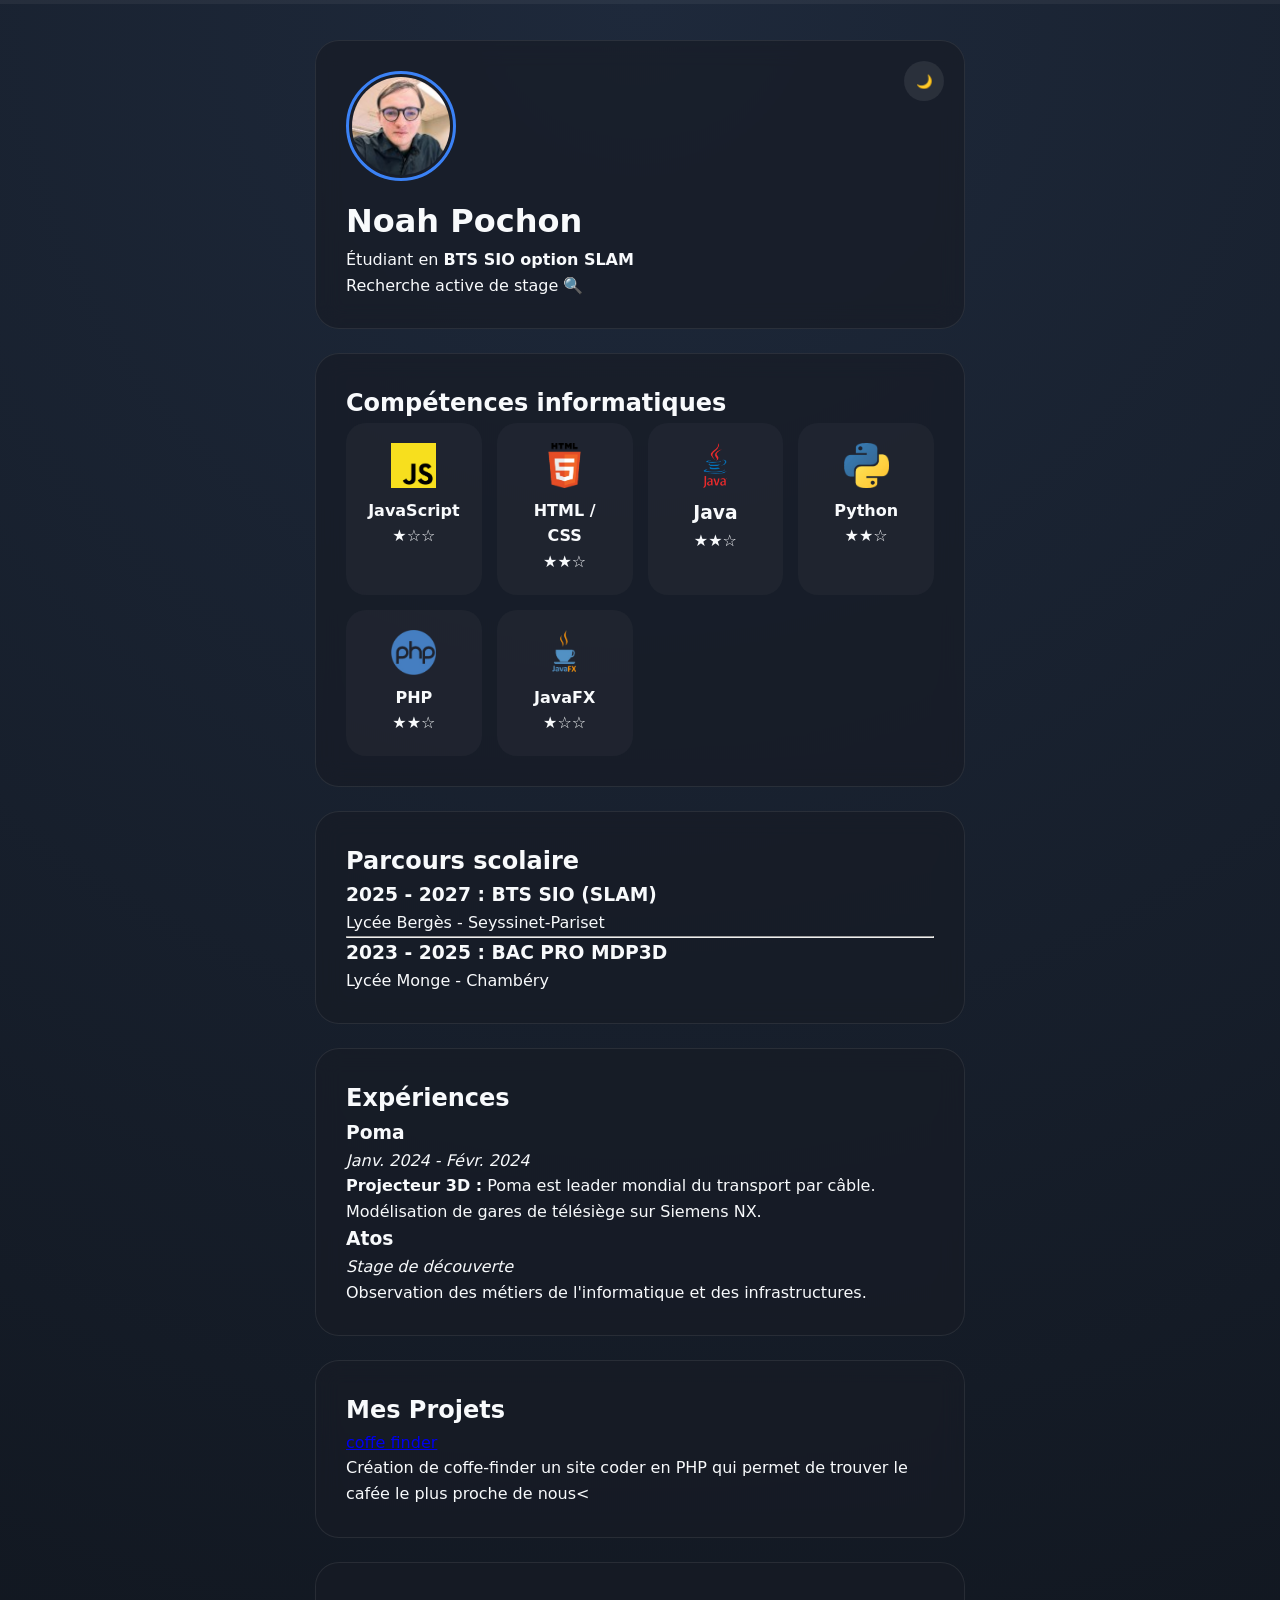
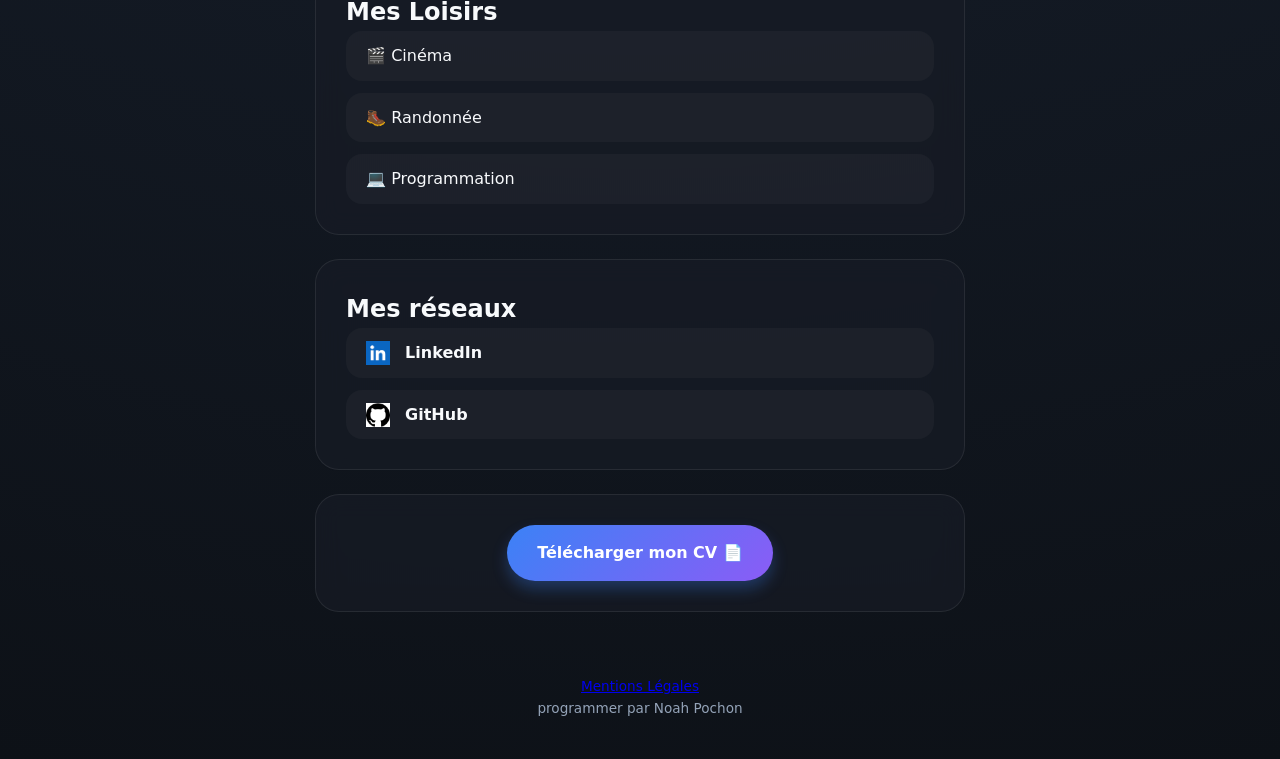
==== index.html @ e4ab3e62 "Update index.html" ====
<!DOCTYPE html>
<html lang="fr">
<head>
    <meta charset="UTF-8">
    <meta name="viewport" content="width=device-width, initial-scale=1.0">
    <link rel="stylesheet" href="style.css">
    <title>Portfolio | Noah Pochon</title>
    <meta name="google-site-verification" content="c1JMF2Bo829mjSYU2L7_zOgfCGi4dJNVnwN2SMyPHmQ" />
    <script defer src="https://cloud.umami.is/script.js" data-website-id="e8ef386d-e405-4014-9544-eaad489e0c6c"></script>
    <meta name="msvalidate.01" content="2F07A1D22140D45F53056520637B5877" />
</head>
<body>

    <div id="progress-container">
        <div id="progress-bar"></div>
    </div>

    <header id="card-intro" class="card">
        <img id="pp" src="src/Logo/me.jpg" alt="Photo de Noah Pochon">
        <h1>Noah Pochon</h1>
        <p>Étudiant en <strong>BTS SIO option SLAM</strong></p>
        <p>Recherche active de stage 🔍</p>
        <button id="theme-toggle" class="theme-btn">
            <span id="theme-icon">🌙</span>
        </button>
    </header>

    <main>
        <section id="card-skills" class="card">
            <h2>Compétences informatiques</h2>

            <div class="tech-container">

                <article class="tech-box">
                    <img src="src/Logo/js.png" alt="JavaScript">
                    <p><strong>JavaScript</strong></p>
                    <p class="stars">★☆☆</p>
                </article>

                <article class="tech-box">
                    <img src="src/Logo/html.png" alt="HTML">
                    <p><strong>HTML / CSS</strong></p>
                    <p class="stars">★★☆</p>
                </article>
                <article class="tech-box">
                    <img src="src/Logo/java.png" alt="Java">
                    <h3>Java</h3>
                    <p class="stars">★★☆</p>
                </article>
                <article class="tech-box">
                    <img src="src/Logo/python.png" alt="Python">
                    <p><strong>Python</strong></p>
                    <p class="stars">★★☆</p>
                </article>
                <article class="tech-box">
                    <img src="src/Logo/php.png"alt="PHP">
                    <p><strong>PHP</strong></p>
                    <p class="stars">★★☆</p>
                </article>
                <article class="tech-box">
                    <img src="src/Logo/javafx.png" alt="JavaFX">
                    <p><strong>JavaFX</strong></p>
                    <p class="stars">★☆☆</p>
                </article>
            </div>
        </section>

        <section id="card-education" class="card">
            <h2>Parcours scolaire</h2>
            <div class="timeline">
                <article>
                    <h3>2025 - 2027 : BTS SIO (SLAM)</h3>
                    <p>Lycée Bergès - Seyssinet-Pariset</p>
                    
                </article>
                <hr>
                <article>
                    <h3>2023 - 2025 : BAC PRO MDP3D</h3>
                    <p>Lycée Monge - Chambéry</p>
                </article>
            </div>
        </section>

        <section id="card-experience" class="card">
            <h2>Expériences</h2>
            <div class="exp-list">
                <article>
                    <h3>Poma</h3>
                    <p><em>Janv. 2024 - Févr. 2024</em></p>
                    <p><strong>Projecteur 3D :</strong> Poma est leader mondial du transport par câble. Modélisation de gares de télésiège sur Siemens NX.</p>
                </article>
                <article>
                    <h3>Atos</h3>
                    <p><em>Stage de découverte</em></p>
                    <p>Observation des métiers de l'informatique et des infrastructures.</p>
                </article>
            </div>
        </section>

        <section id="card-projects" class="card">
            <h2>Mes Projets</h2>
            <div class="projects">
                
                <article>
              <div >  <a href="coffe-finder.alwaysdata.net/">coffe finder</a> <p>Création de coffe-finder un site coder en PHP qui permet de trouver le cafée le plus proche de nous<</p> </div>
                </article>
            </div>
        </section>

        <section id="card-hobbies" class="card">
            <h2>Mes Loisirs</h2>
            <div class="hobby-list">
                <span>🎬 Cinéma</span>
                <span>🥾 Randonnée</span>
                <span>💻 Programmation</span>
            </div>
        </section>

        <section id="card-social" class="card">
            <h2>Mes réseaux</h2>
            <div class="hobby-list">
                <span><img src="src/Logo/liketind.png" alt=""><a href="https://www.linkedin.com/in/noah-pochon/">LinkedIn</a></span>
                <span><img src="src/Logo/github.png" alt=""><a href="https://github.com/noahpochon">GitHub</a></span>
            </div>
        </section>

        <section id="card-cv" class="card">
            <div class="cv">
                <a href="cv.pdf" 
                   download="CV_Noah_Pochon.pdf" 
                   class="btn-download"
                   data-umami-event="Download CV">
                    Télécharger mon CV 📄
                </a>
            </div>
        </section>
    </main>

    <footer>
        <a data-umami-event="MentionsLegals" href="MentionsLegals.html">Mentions Légales</a>
        <p> programmer par Noah Pochon  </p>
    </footer>

    <script>
        // --- Gestion du Thème ---
        const toggleBtn = document.getElementById('theme-toggle');
        const themeIcon = document.getElementById('theme-icon');
        
        if (localStorage.getItem('theme') === 'light') {
            document.documentElement.setAttribute('data-theme', 'light');
            themeIcon.textContent = '☀️';
        }

        toggleBtn.addEventListener('click', () => {
            let theme = document.documentElement.getAttribute('data-theme');
            if (theme === 'light') {
                document.documentElement.removeAttribute('data-theme');
                themeIcon.textContent = '🌙';
                localStorage.setItem('theme', 'dark');
            } else {
                document.documentElement.setAttribute('data-theme', 'light');
                themeIcon.textContent = '☀️';
                localStorage.setItem('theme', 'light');
            }
        });

        // --- Gestion de la Barre de Progression ---
        window.onscroll = function() {
            const winScroll = document.body.scrollTop || document.documentElement.scrollTop;
            const height = document.documentElement.scrollHeight - document.documentElement.clientHeight;
            const scrolled = (winScroll / height) * 100;
            document.getElementById("progress-bar").style.width = scrolled + "%";
        };
    </script>
</body>
</html>
---- style.css ----
/* --- Variables & Thèmes --- */
:root {
    --bg: #0d1117;
    --card-bg: rgba(23, 28, 38, 0.7);
    --glass-border: rgba(255, 255, 255, 0.08);
    --accent: #3b82f6;
    --accent-gradient: linear-gradient(135deg, #3b82f6 0%, #8b5cf6 100%);
    --text: #f8fafc;
    --text-muted: #94a3b8;
    --star-color: #fbbf24;
}

[data-theme="light"] {
    --bg: #f1f5f9;
    --card-bg: rgba(255, 255, 255, 0.8);
    --text: #1e293b;
    --accent: #2563eb;
    --glass-border: rgba(0, 0, 0, 0.1);
    --text-muted: #64748b;
}

/* --- Reset & Base --- */
* {
    box-sizing: border-box;
    margin: 0;
    padding: 0;
}

body {
    background: var(--bg);
    background-image: radial-gradient(circle at 50% 0%, #1e293b 0%, #0d1117 100%);
    font-family: 'Inter', system-ui, sans-serif;
    color: var(--text);
    display: flex;
    flex-direction: column;
    align-items: center;
    padding: 40px 20px;
    line-height: 1.6;
}

/* --- Barre de Progression --- */
#progress-container {
    position: fixed;
    top: 0;
    left: 0;
    width: 100%;
    height: 4px;
    background: rgba(255, 255, 255, 0.05);
    z-index: 10000;
}

#progress-bar {
    height: 100%;
    width: 0%;
    background: var(--accent-gradient);
    transition: width 0.1s ease-out;
}

/* --- Cartes (Glassmorphism) --- */
.card {
    background: var(--card-bg);
    backdrop-filter: blur(12px);
    -webkit-backdrop-filter: blur(12px);
    border: 1px solid var(--glass-border);
    border-radius: 24px;
    padding: 30px;
    margin-bottom: 24px;
    width: 100%;
    max-width: 650px;
    transition: transform 0.3s ease, border-color 0.3s ease;
}

.card:hover {
    transform: translateY(-4px);
    border-color: rgba(59, 130, 246, 0.4);
}

/* --- Header (Intro) --- */
#card-intro {
    text-align: left;
    display: flex;
    flex-direction: column;
    align-items: flex-start;
    position: relative;
}

#pp {
    width: 110px;
    height: 110px;
    border-radius: 50%;
    border: 3px solid var(--accent);
    padding: 3px;
    object-fit: cover;
    margin-bottom: 15px;
    transition: transform 0.3s cubic-bezier(0.4, 0, 0.2, 1);
}

/* --- Bouton Thème --- */
.theme-btn {
    position: absolute;
    top: 20px;
    right: 20px;
    background: var(--glass-border);
    border: none;
    width: 40px;
    height: 40px;
    border-radius: 50%;
    cursor: pointer;
    display: grid;
    place-items: center;
    transition: transform 0.3s cubic-bezier(0.4, 0, 0.2, 1);
}

/* --- Section Compétences --- */
.tech-container {
    display: grid;
    grid-template-columns: repeat(auto-fit, minmax(130px, 1fr));
    gap: 15px;
}

.tech-box {
    background: rgba(255, 255, 255, 0.03);
    padding: 20px;
    border-radius: 20px;
    display: flex;
    flex-direction: column;
    align-items: center;
    text-align: center;
    transition: background 0.3s ease;
}

.tech-box img {
    width: 45px;
    height: 45px;
    object-fit: contain;
    margin-bottom: 10px;
    transition: transform 0.3s cubic-bezier(0.4, 0, 0.2, 1);
}

/* --- Réseaux Sociaux --- */
.hobby-list {
    display: flex;
    flex-direction: column;
    gap: 12px;
}

.hobby-list span {
    display: flex;
    align-items: center;
    gap: 15px;
    background: rgba(255, 255, 255, 0.03);
    padding: 12px 20px;
    border-radius: 16px;
    transition: 0.3s ease;
}

.hobby-list img {
    width: 24px;
    height: 24px;
    object-fit: contain;
    transition: transform 0.3s cubic-bezier(0.4, 0, 0.2, 1);
}

.hobby-list a {
    color: var(--text);
    text-decoration: none;
    font-weight: 600;
}

/* --- ANIMATIONS DE ZOOM (La correction est ici) --- */

/* Zoom sur la photo de profil au survol */
#pp:hover {
    transform: scale(1.1);
}

/* Zoom sur le bouton thème au survol */
.theme-btn:hover {
    transform: scale(1.2) rotate(15deg);
}

/* Zoom sur les logos de compétences quand on survole la boîte */
.tech-box:hover img {
    transform: scale(1.2);
}

/* Zoom sur les logos réseaux sociaux quand on survole la ligne */
.hobby-list span:hover img {
    transform: scale(1.3);
}

/* --- Bouton CV --- */
.cv { display: flex; justify-content: center; }

.btn-download {
    background: var(--accent-gradient);
    color: white;
    padding: 15px 30px;
    border-radius: 50px;
    text-decoration: none;
    font-weight: 700;
    box-shadow: 0 8px 15px rgba(59, 130, 246, 0.3);
    transition: 0.3s;
}

.btn-download:hover {
    transform: scale(1.05);
}

/* --- Footer --- */
footer {
    margin-top: 40px;
    color: var(--text-muted);
    font-size: 0.85rem;
    text-align: center;
}
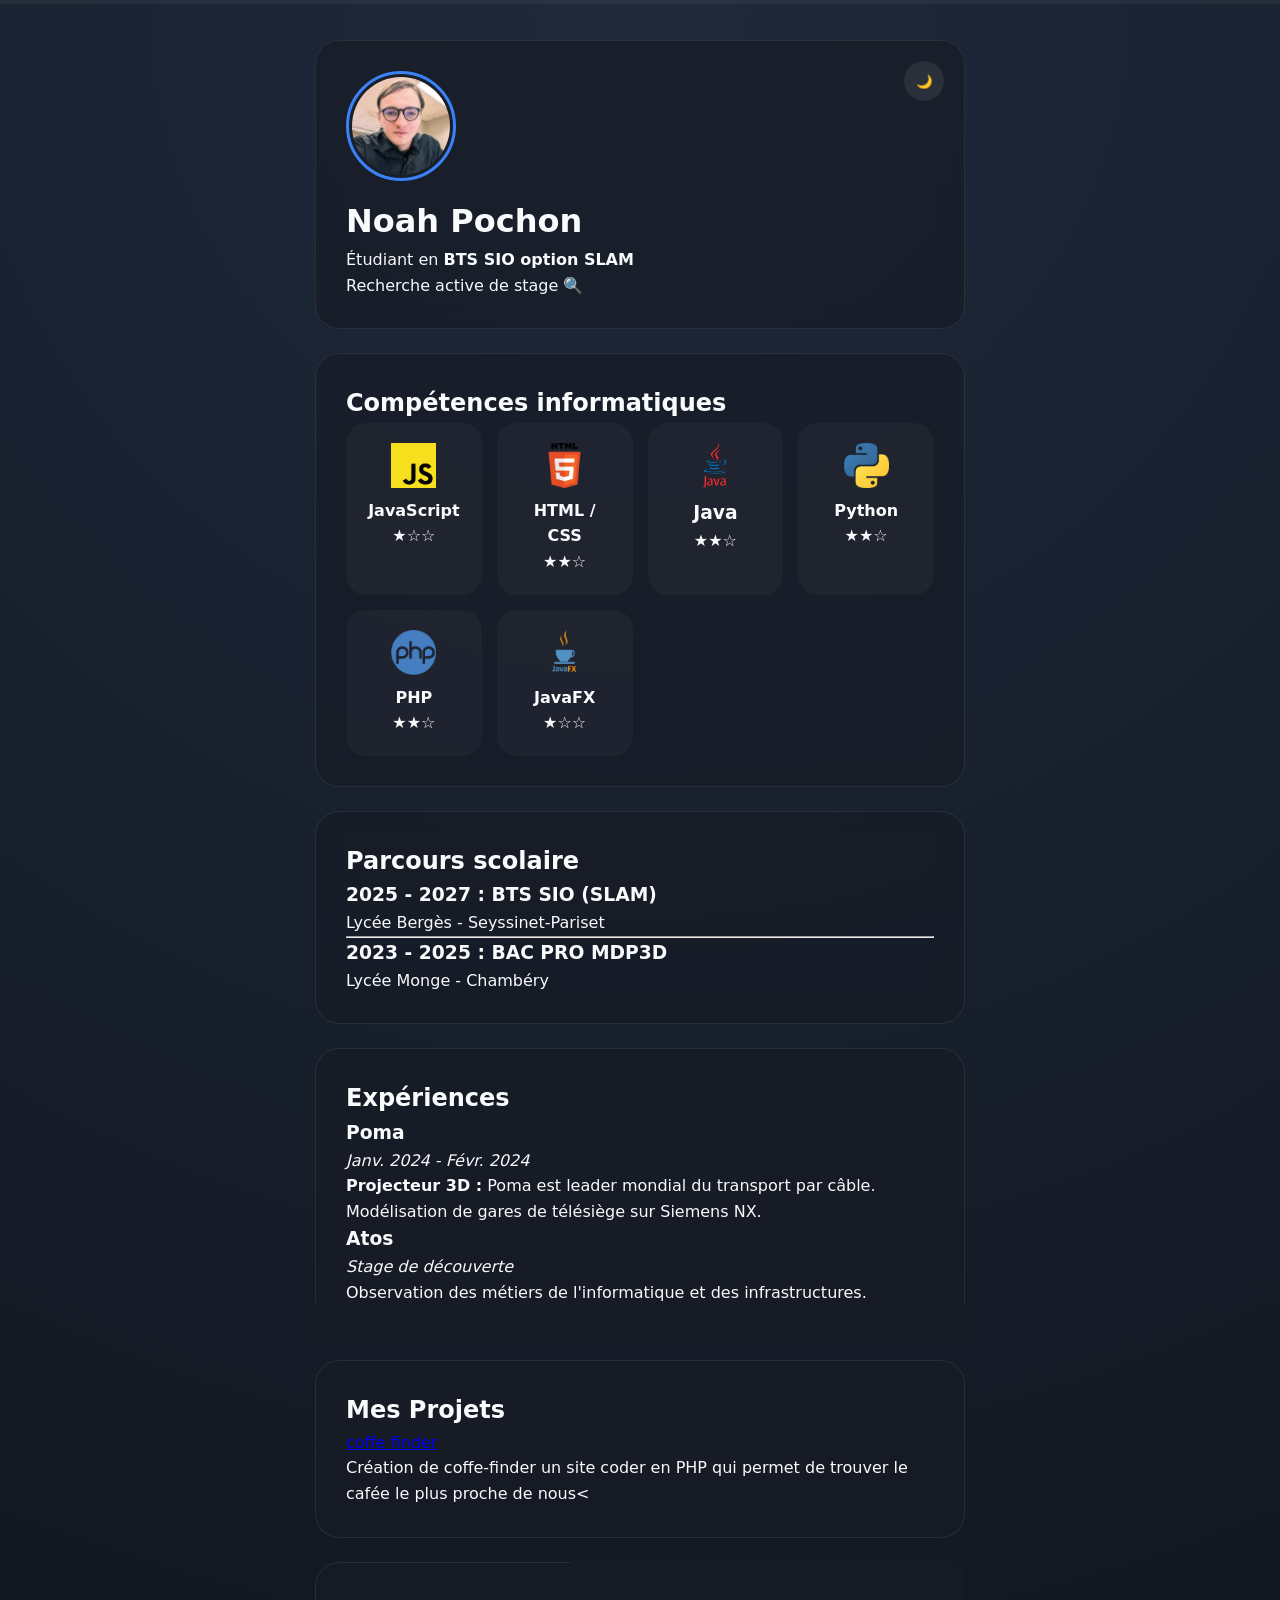
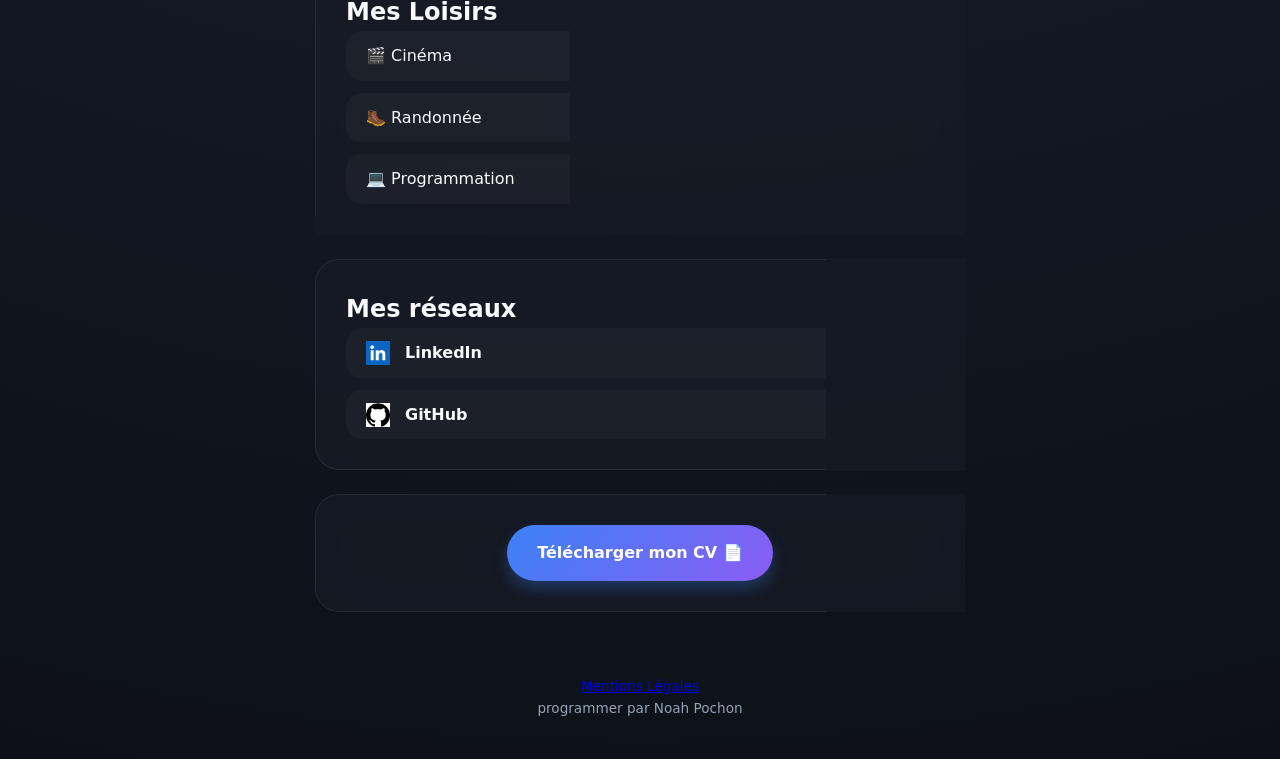
==== commit 76e99d88: "Fix HTML encoding issues in index.html" ====
--- a/index.html
+++ b/index.html
@@ -102,7 +102,7 @@
             <div class="projects">
                 
                 <article>
-              <div >  <a href="coffe-finder.alwaysdata.net/">coffe finder</a> <p>Création de coffe-finder un site coder en PHP qui permet de trouver le cafée le plus proche de nous<</p> </div>
+              <div >  <a href="https://coffe-finder.alwaysdata.net//">coffe finder</a> <p>Création de coffe-finder un site coder en PHP qui permet de trouver le cafée le plus proche de nous<</p> </div>
                 </article>
             </div>
         </section>
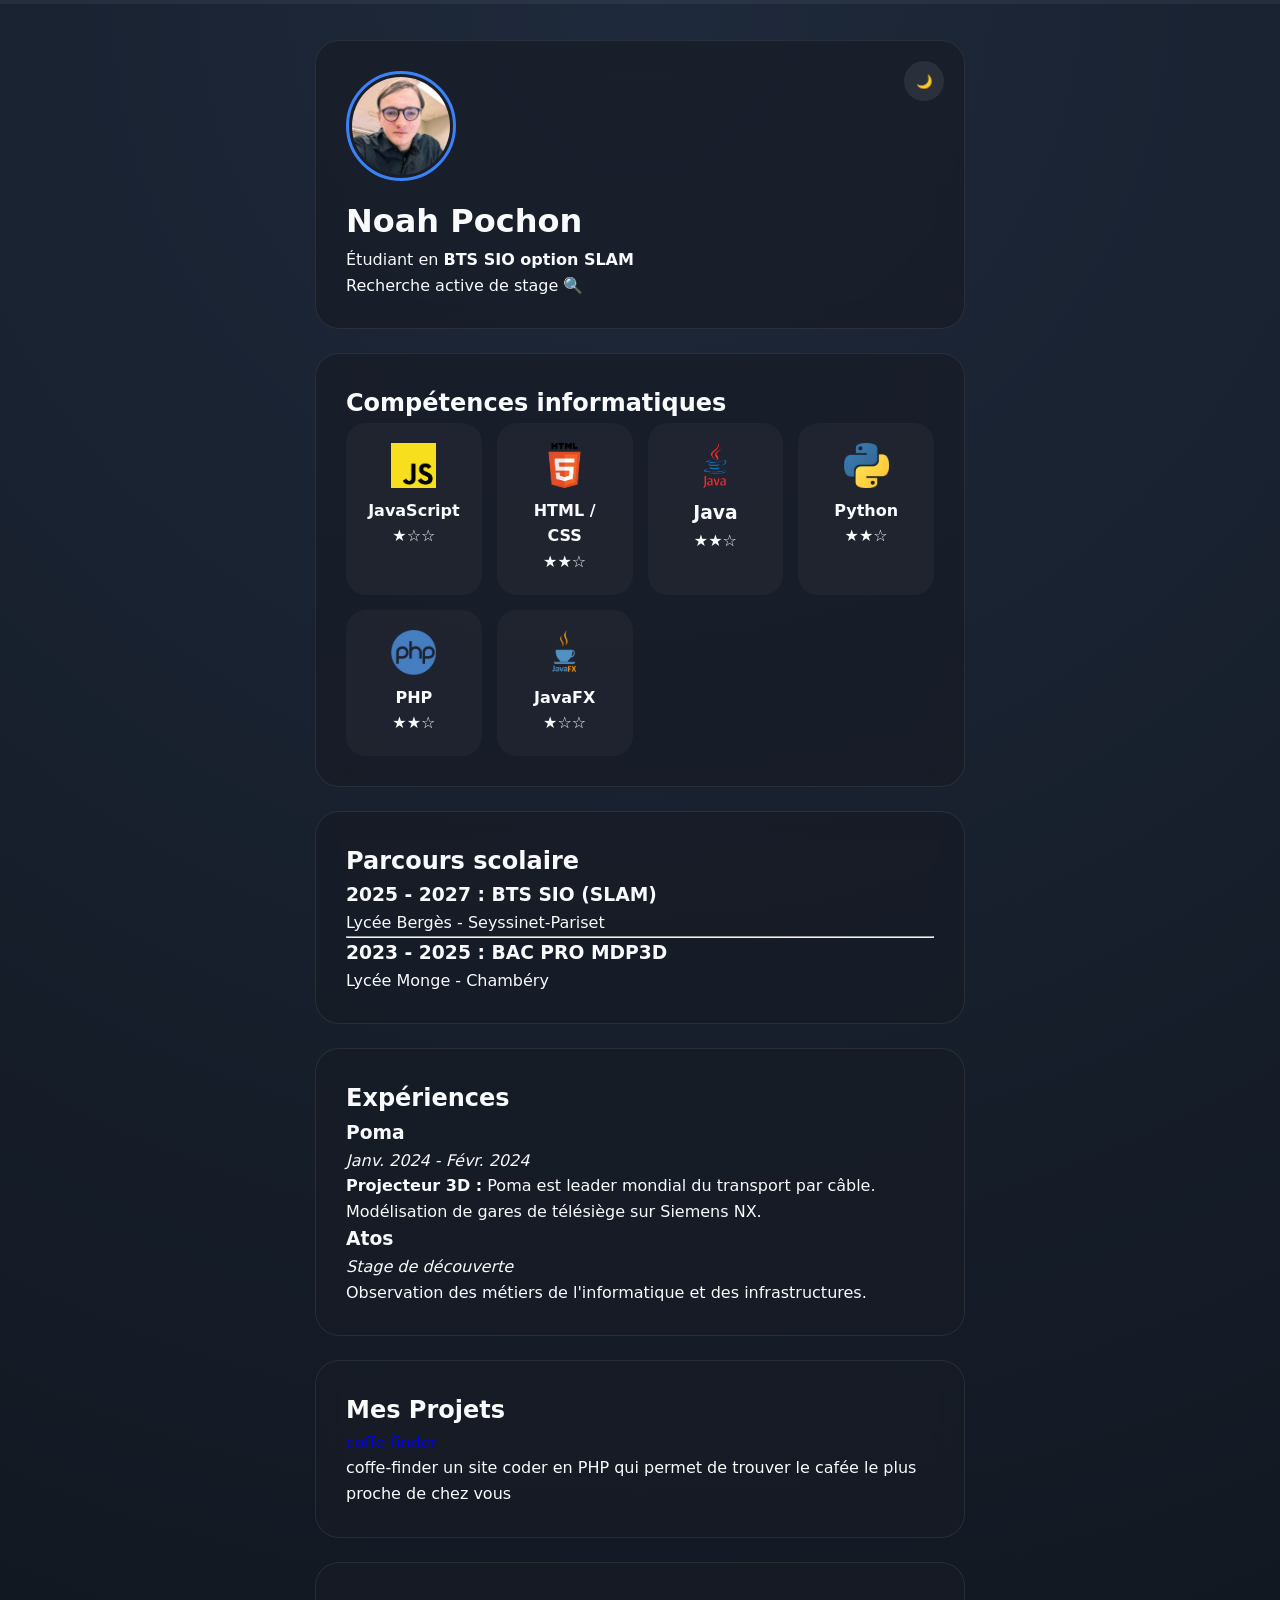
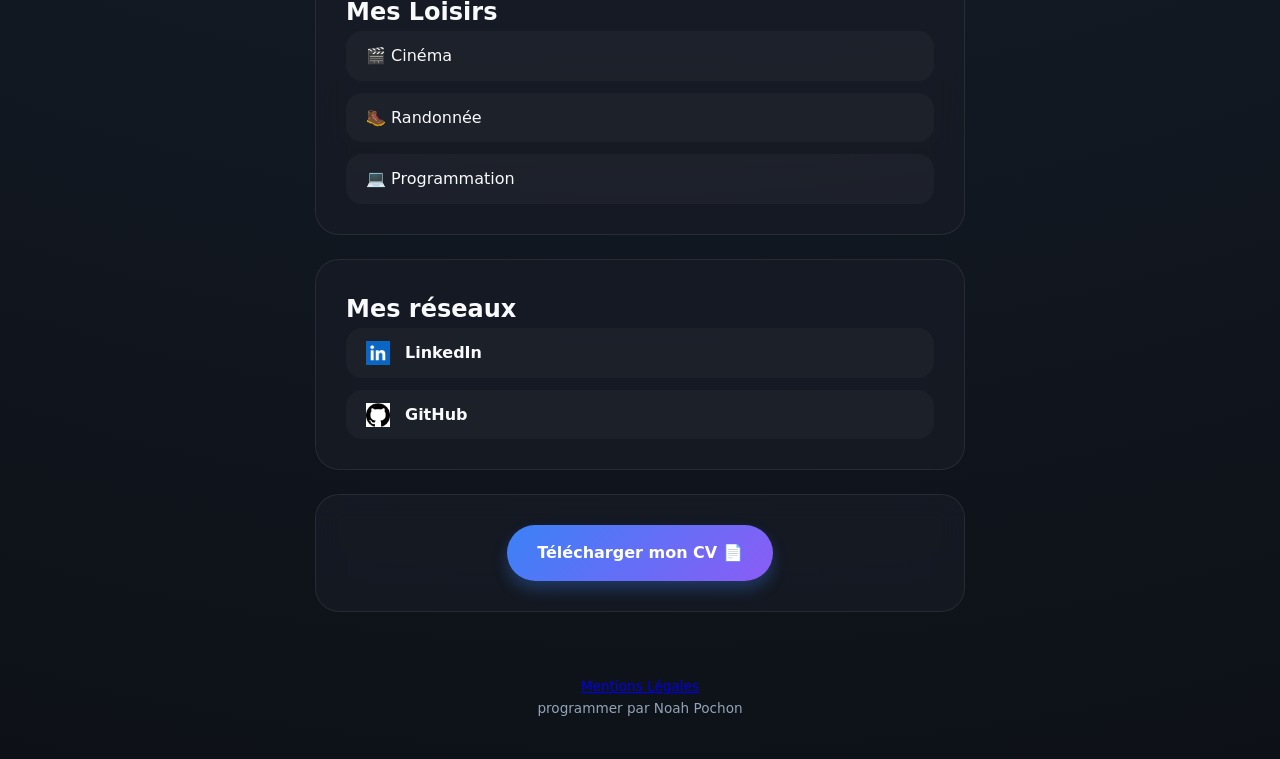
==== commit a1db3f2d: "Fix HTML encoding issues in index.html" ====
--- a/index.html
+++ b/index.html
@@ -102,7 +102,7 @@
             <div class="projects">
                 
                 <article>
-              <div >  <a href="https://coffe-finder.alwaysdata.net//">coffe finder</a> <p>Création de coffe-finder un site coder en PHP qui permet de trouver le cafée le plus proche de nous<</p> </div>
+              <div >  <a href="https://coffe-finder.alwaysdata.net//">coffe finder</a> <p> coffe-finder un site coder en PHP qui permet de trouver le cafée le plus proche de chez vous</p> </div>
                 </article>
             </div>
         </section>
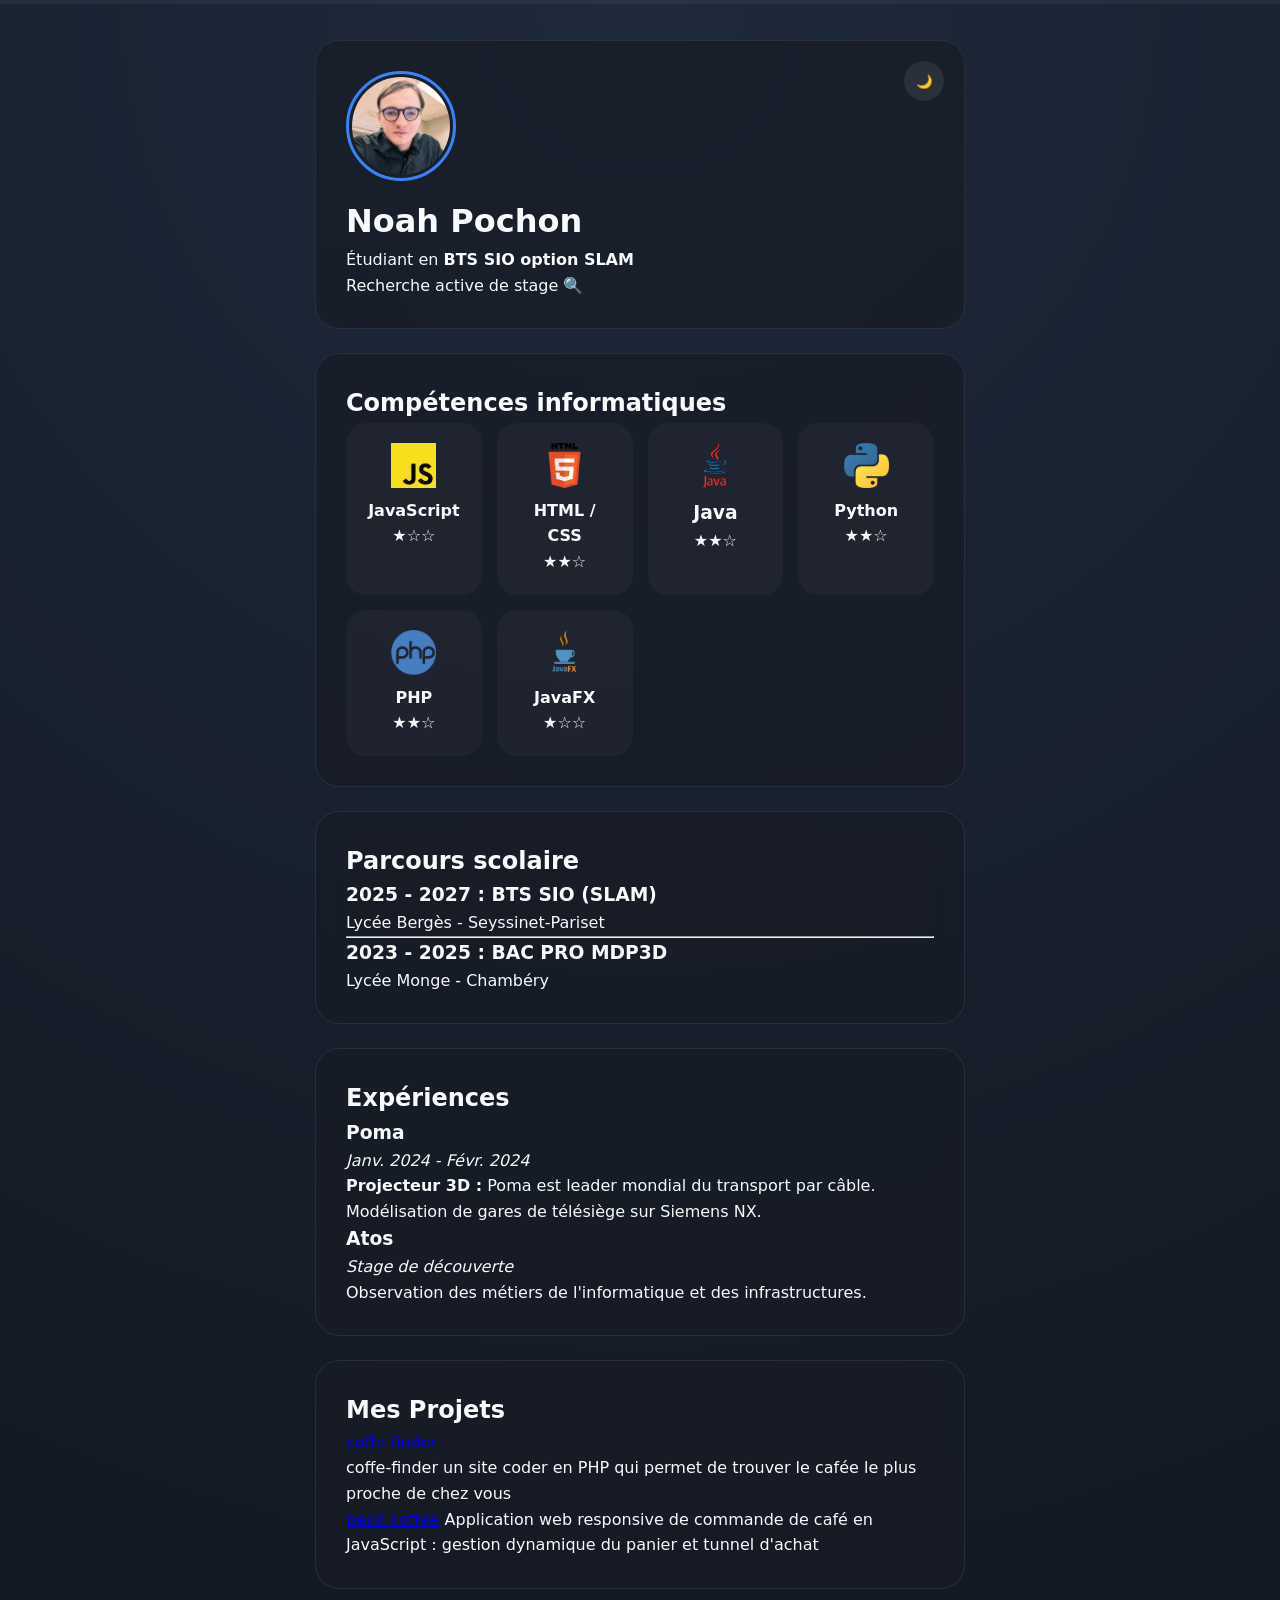
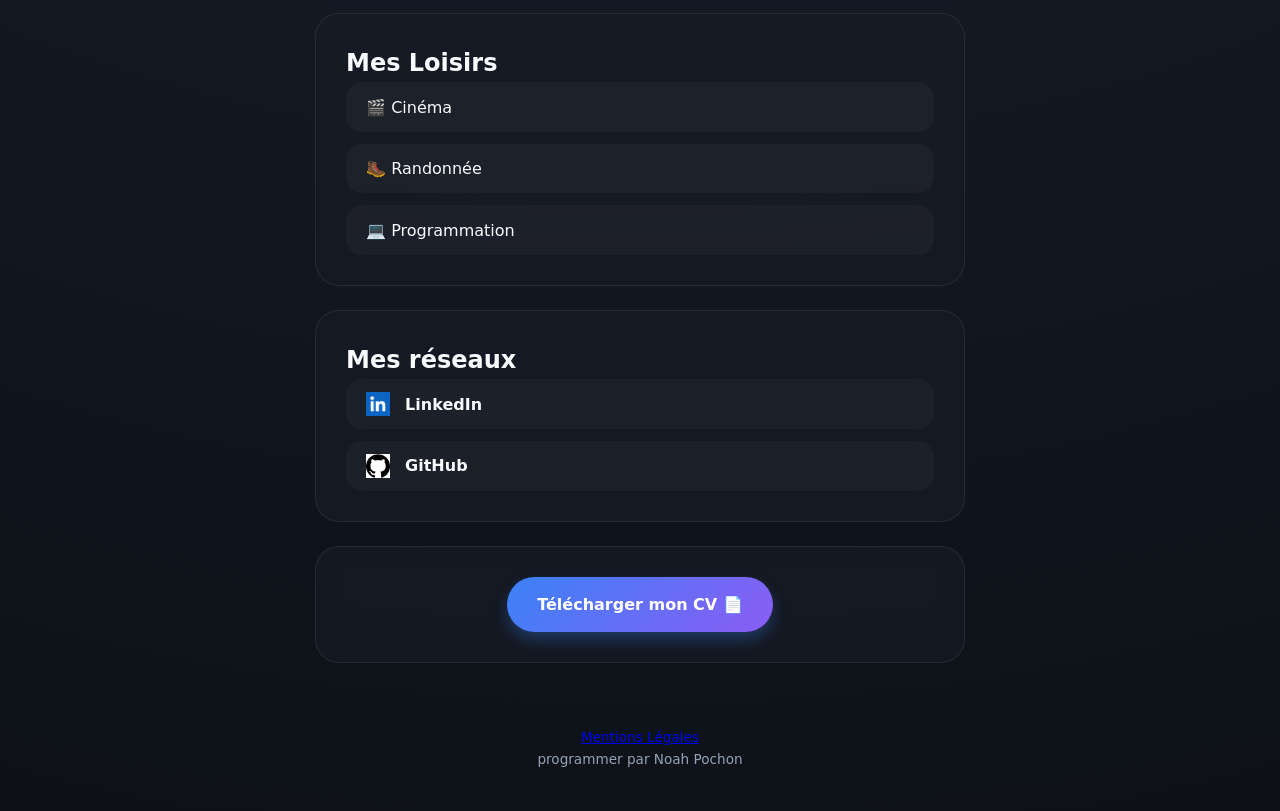
==== commit 6c4d89a3: "add peak coffe" ====
--- a/index.html
+++ b/index.html
@@ -103,6 +103,7 @@
                 
                 <article>
               <div >  <a href="https://coffe-finder.alwaysdata.net//">coffe finder</a> <p> coffe-finder un site coder en PHP qui permet de trouver le cafée le plus proche de chez vous</p> </div>
+                <div> <a href="https://noahpochon.github.io/peak-coffee/">peak coffee</a> Application web responsive de commande de café en JavaScript : gestion dynamique du panier et tunnel d'achat <div>
                 </article>
             </div>
         </section>
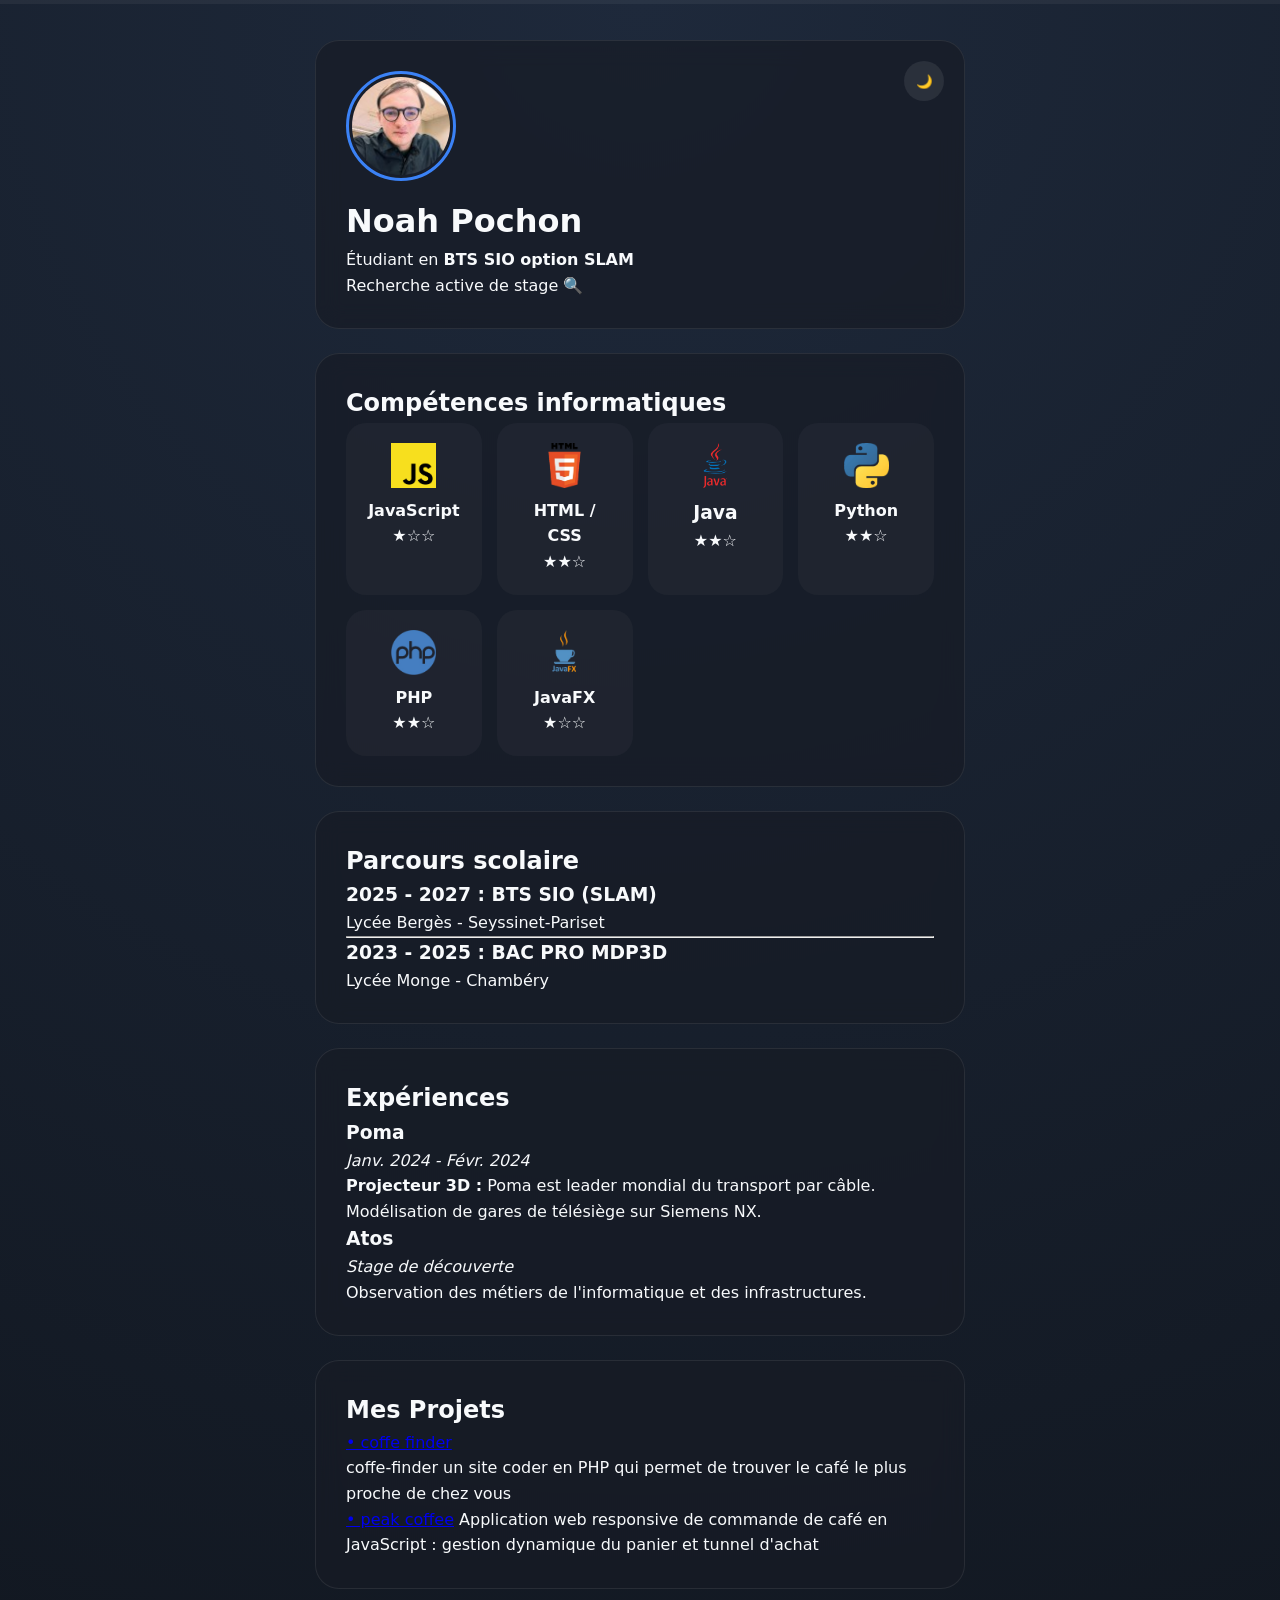
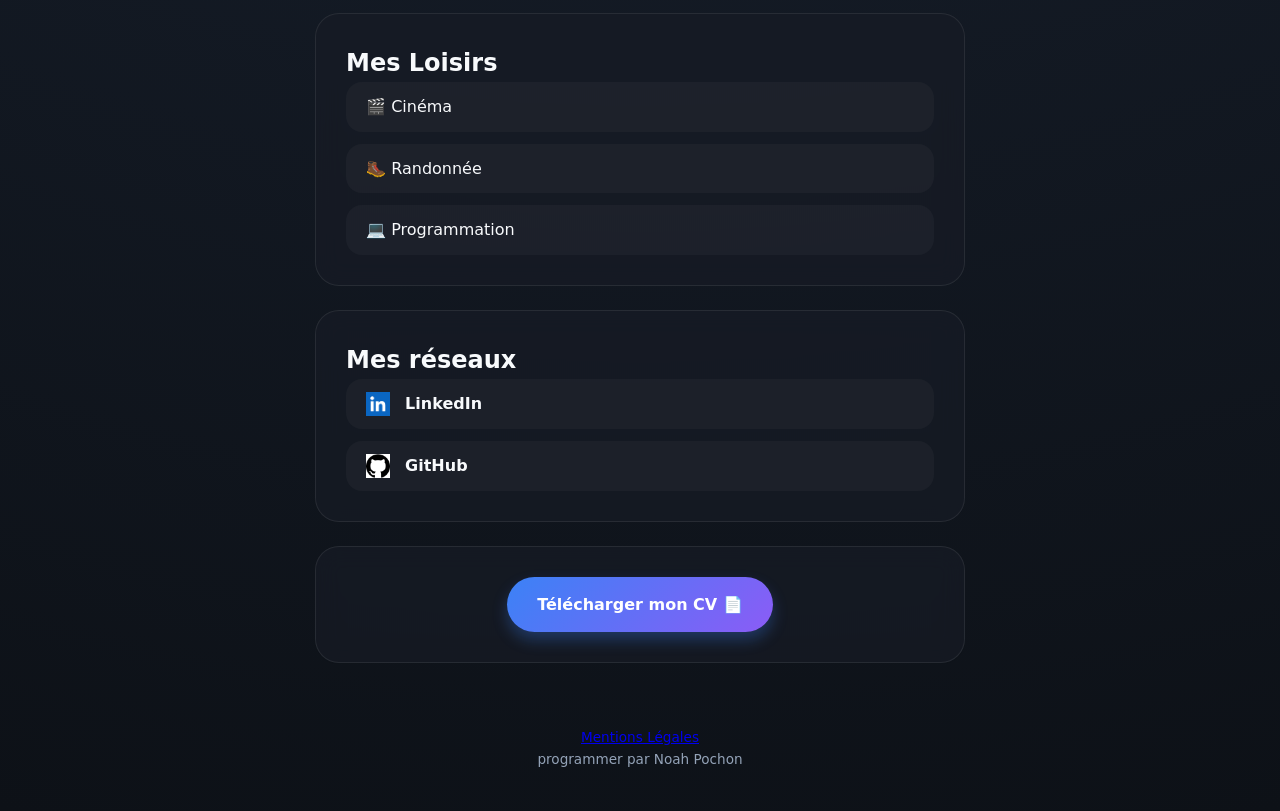
==== commit 3f2ba367: "Fix HTML encoding issues in index.html" ====
--- a/index.html
+++ b/index.html
@@ -102,8 +102,8 @@
             <div class="projects">
                 
                 <article>
-              <div >  <a href="https://coffe-finder.alwaysdata.net//">coffe finder</a> <p> coffe-finder un site coder en PHP qui permet de trouver le cafée le plus proche de chez vous</p> </div>
-                <div> <a href="https://noahpochon.github.io/peak-coffee/">peak coffee</a> Application web responsive de commande de café en JavaScript : gestion dynamique du panier et tunnel d'achat <div>
+              <div >  <a href="https://coffe-finder.alwaysdata.net//"> • coffe finder</a> <p> coffe-finder un site coder en PHP qui permet de trouver le café le plus proche de chez vous</p> </div>
+                <div> <a href="https://noahpochon.github.io/peak-coffee/"> • peak coffee</a> Application web responsive de commande de café en JavaScript : gestion dynamique du panier et tunnel d'achat <div>
                 </article>
             </div>
         </section>
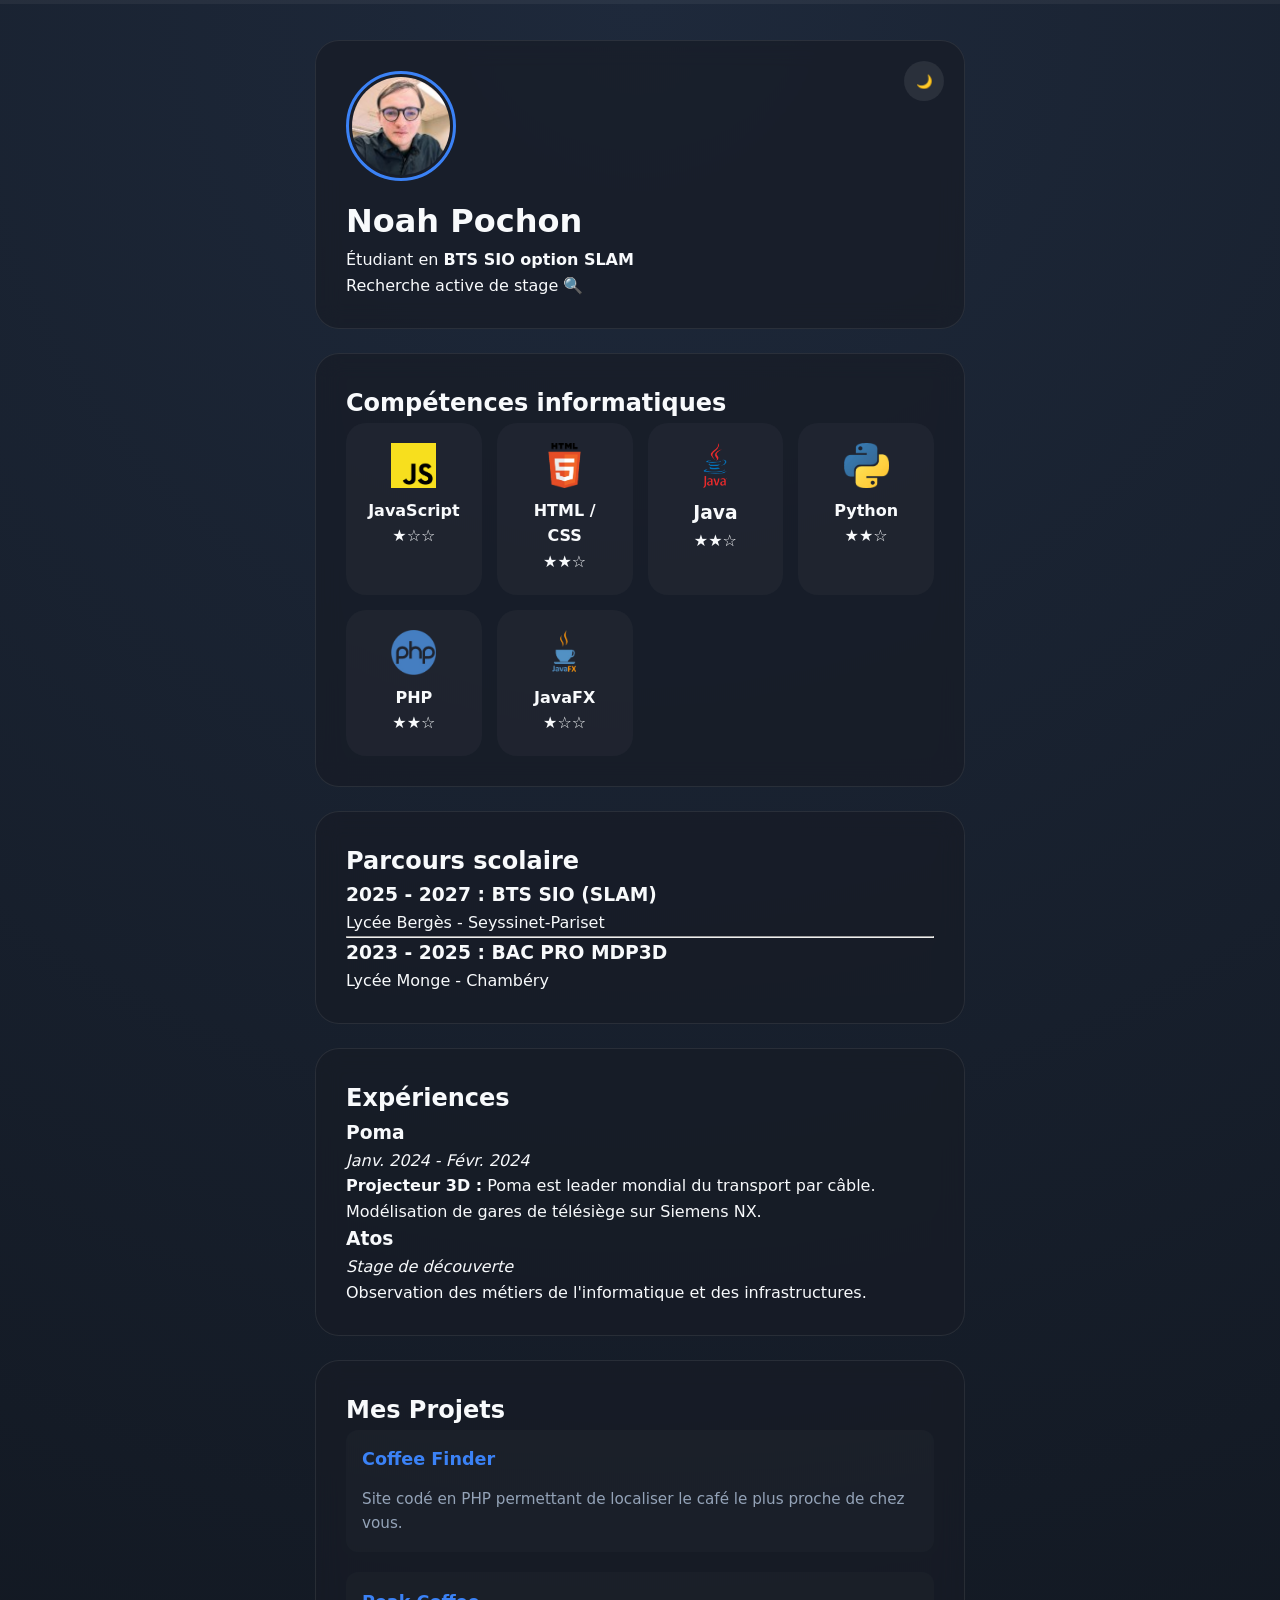
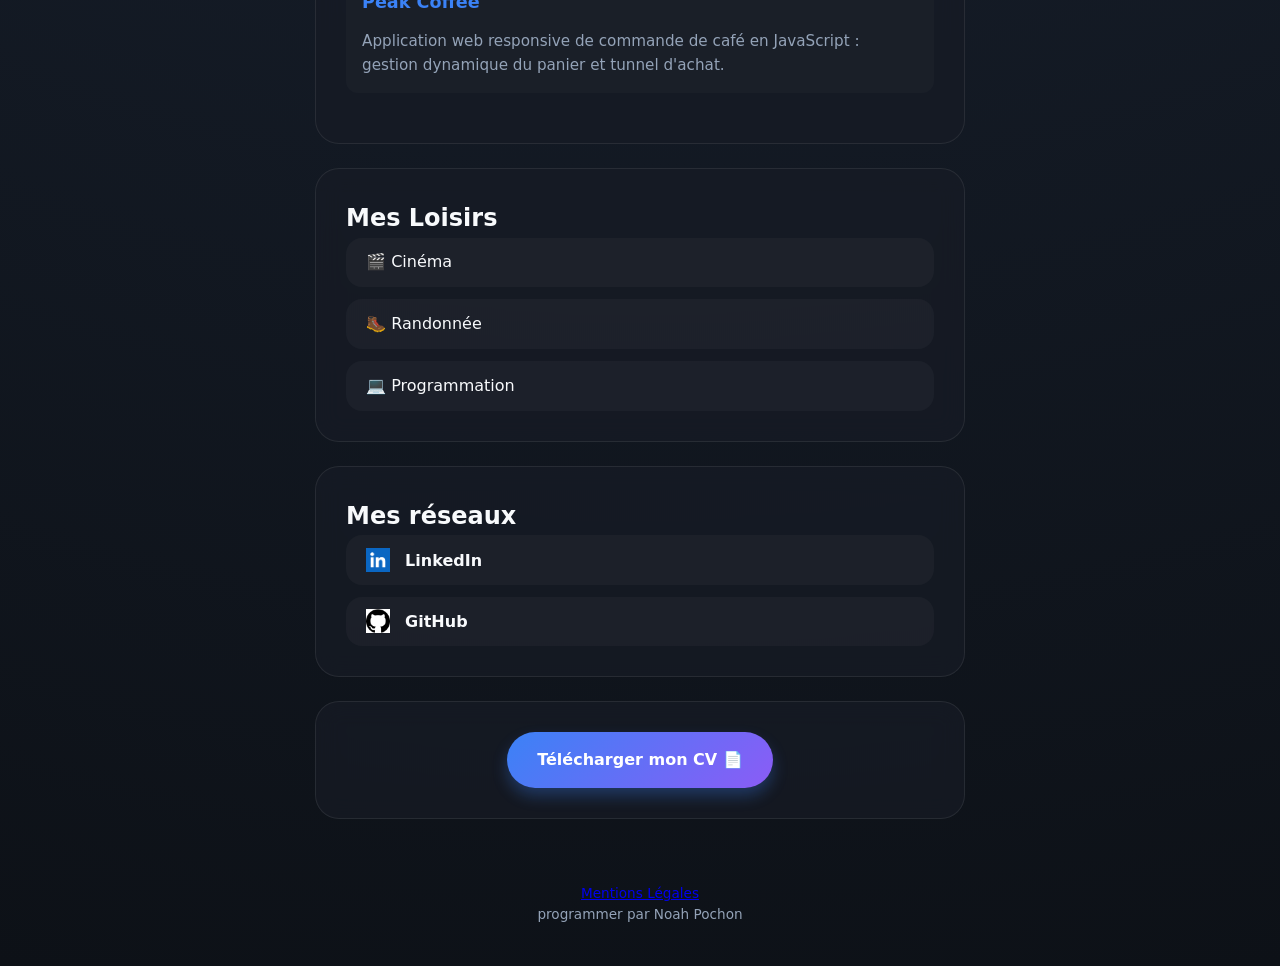
==== commit e46b7df6: "Fix HTML encoding issues in index.html" ====
--- a/index.html
+++ b/index.html
@@ -97,16 +97,30 @@
             </div>
         </section>
 
-        <section id="card-projects" class="card">
-            <h2>Mes Projets</h2>
-            <div class="projects">
-                
-                <article>
-              <div >  <a href="https://coffe-finder.alwaysdata.net//"> • coffe finder</a> <p> coffe-finder un site coder en PHP qui permet de trouver le café le plus proche de chez vous</p> </div>
-                <div> <a href="https://noahpochon.github.io/peak-coffee/"> • peak coffee</a> Application web responsive de commande de café en JavaScript : gestion dynamique du panier et tunnel d'achat <div>
-                </article>
+    <section id="card-projects" class="card">
+    <h2>Mes Projets</h2>
+    <div class="projects">
+        <article>
+            <div>
+                <a href="https://coffe-finder.alwaysdata.net/" class="project-link" target="_blank">
+                    Coffee Finder
+                </a>
+                <span class="project-description">
+                    Site codé en PHP permettant de localiser le café le plus proche de chez vous.
+                </span>
             </div>
-        </section>
+
+            <div>
+                <a href="https://noahpochon.github.io/peak-coffee/" class="project-link" target="_blank">
+                    Peak Coffee
+                </a>
+                <span class="project-description">
+                    Application web responsive de commande de café en JavaScript : gestion dynamique du panier et tunnel d'achat.
+                </span>
+            </div>
+        </article>
+    </div>
+</section>
 
         <section id="card-hobbies" class="card">
             <h2>Mes Loisirs</h2>
--- a/style.css
+++ b/style.css
@@ -214,3 +214,41 @@
     font-size: 0.85rem;
     text-align: center;
 }
+/* --- Style des liens Projets --- */
+.projects article div {
+    margin-bottom: 20px;
+    padding: 15px;
+    background: rgba(255, 255, 255, 0.02);
+    border-radius: 12px;
+    border: 1px solid transparent;
+    transition: all 0.3s ease;
+}
+
+.projects article div:hover {
+    background: rgba(59, 130, 246, 0.05);
+    border-color: var(--accent);
+}
+
+.project-link {
+    color: var(--accent) !important;
+    text-decoration: none;
+    font-weight: 700;
+    font-size: 1.1rem;
+    display: inline-flex;
+    align-items: center;
+    gap: 8px;
+    margin-bottom: 8px;
+    transition: 0.3s;
+}
+
+.project-link:hover {
+    letter-spacing: 0.5px;
+    filter: brightness(1.2);
+}
+
+.project-description {
+    font-size: 0.95rem;
+    color: var(--text-muted);
+    display: block;
+    margin-top: 5px;
+}
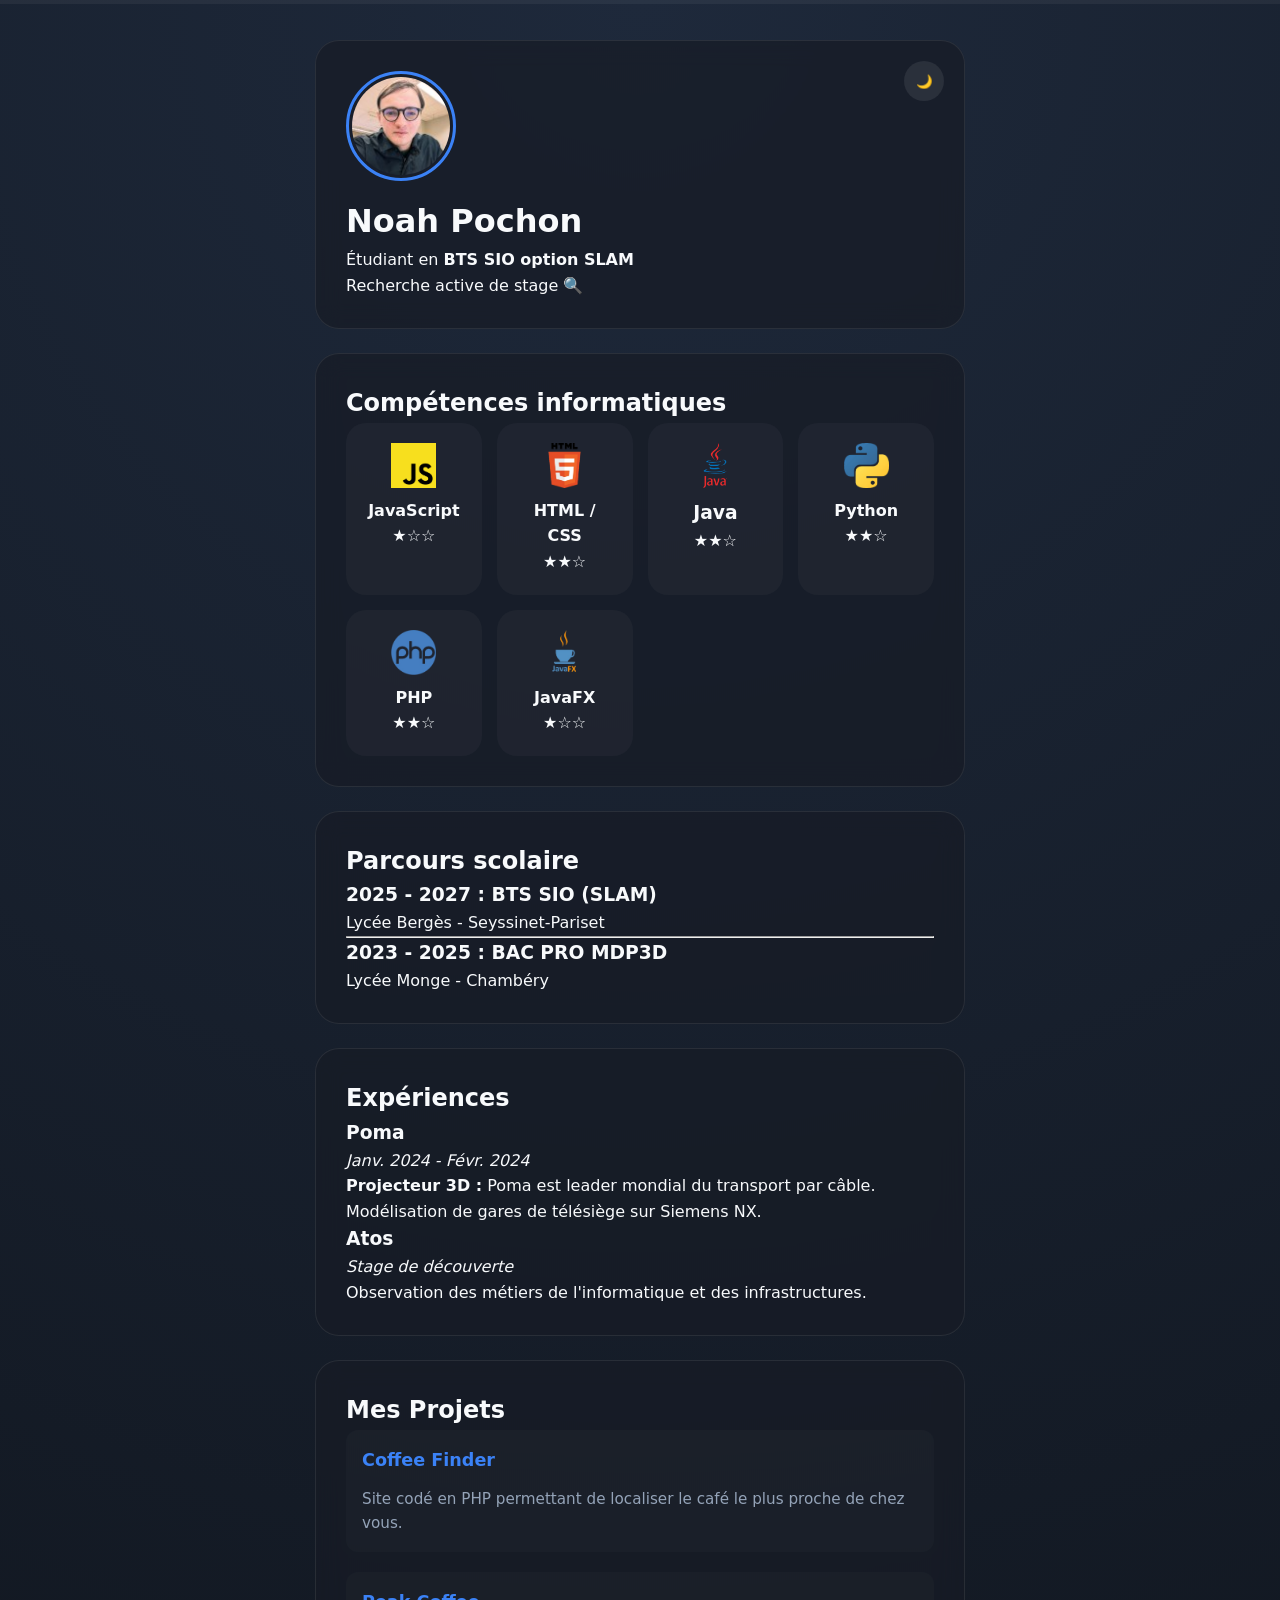
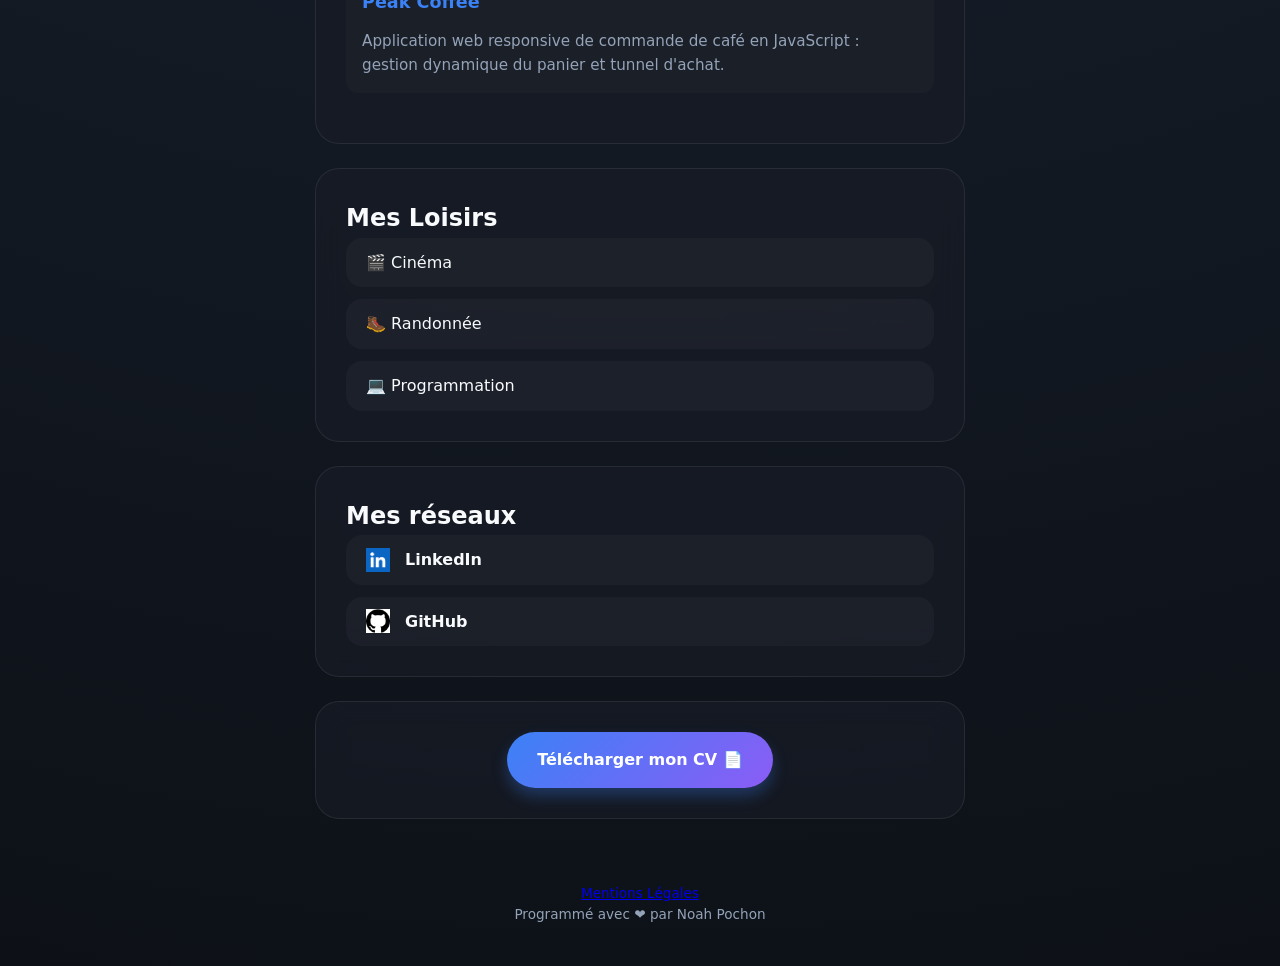
==== commit 00270b48: "Fix HTML encoding issues in index.html" ====
--- a/index.html
+++ b/index.html
@@ -153,7 +153,7 @@
 
     <footer>
         <a data-umami-event="MentionsLegals" href="MentionsLegals.html">Mentions Légales</a>
-        <p> programmer par Noah Pochon  </p>
+     <p>Programmé avec ❤️ par Noah Pochon</p>
     </footer>
 
     <script>
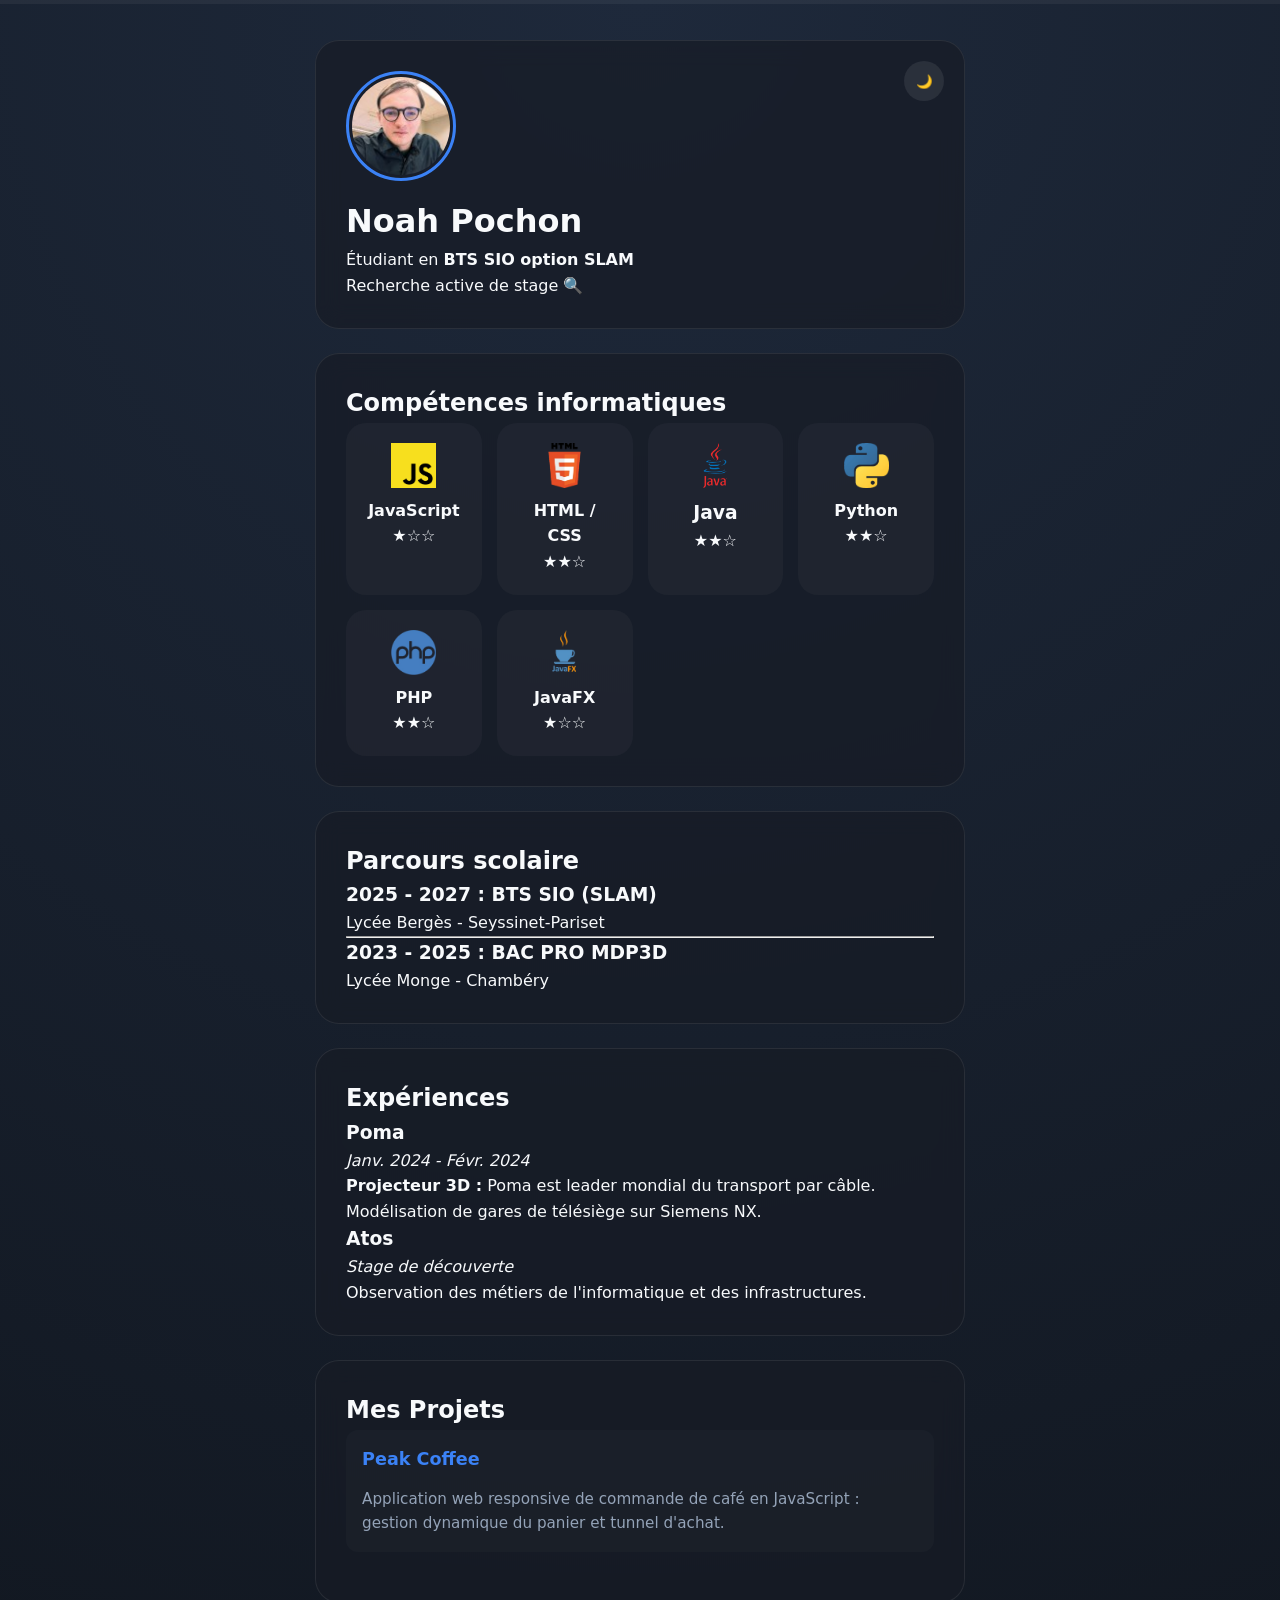
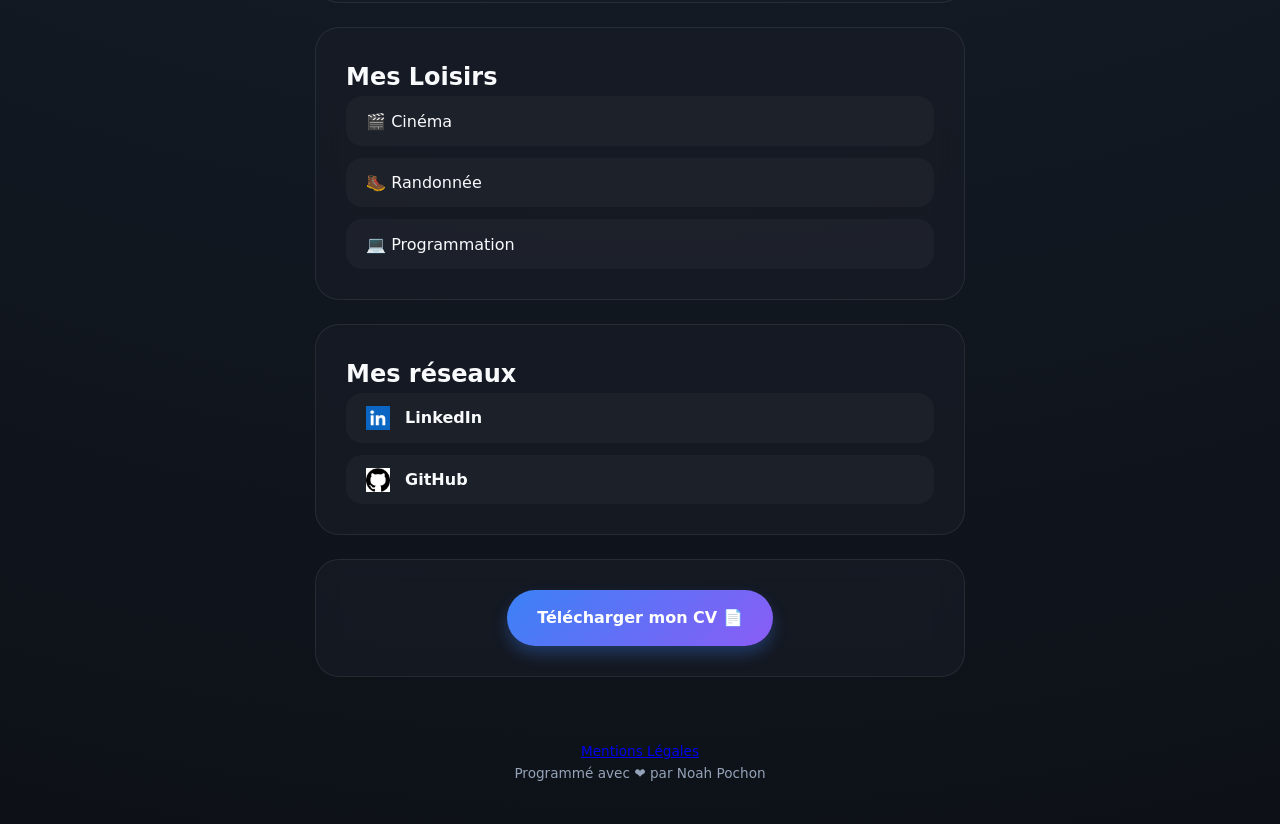
==== commit 2e5a50fc: "Update index.html" ====
--- a/index.html
+++ b/index.html
@@ -101,15 +101,7 @@
     <h2>Mes Projets</h2>
     <div class="projects">
         <article>
-            <div>
-                <a href="https://coffe-finder.alwaysdata.net/" class="project-link" target="_blank">
-                    Coffee Finder
-                </a>
-                <span class="project-description">
-                    Site codé en PHP permettant de localiser le café le plus proche de chez vous.
-                </span>
-            </div>
-
+          
             <div>
                 <a href="https://noahpochon.github.io/peak-coffee/" class="project-link" target="_blank">
                     Peak Coffee
